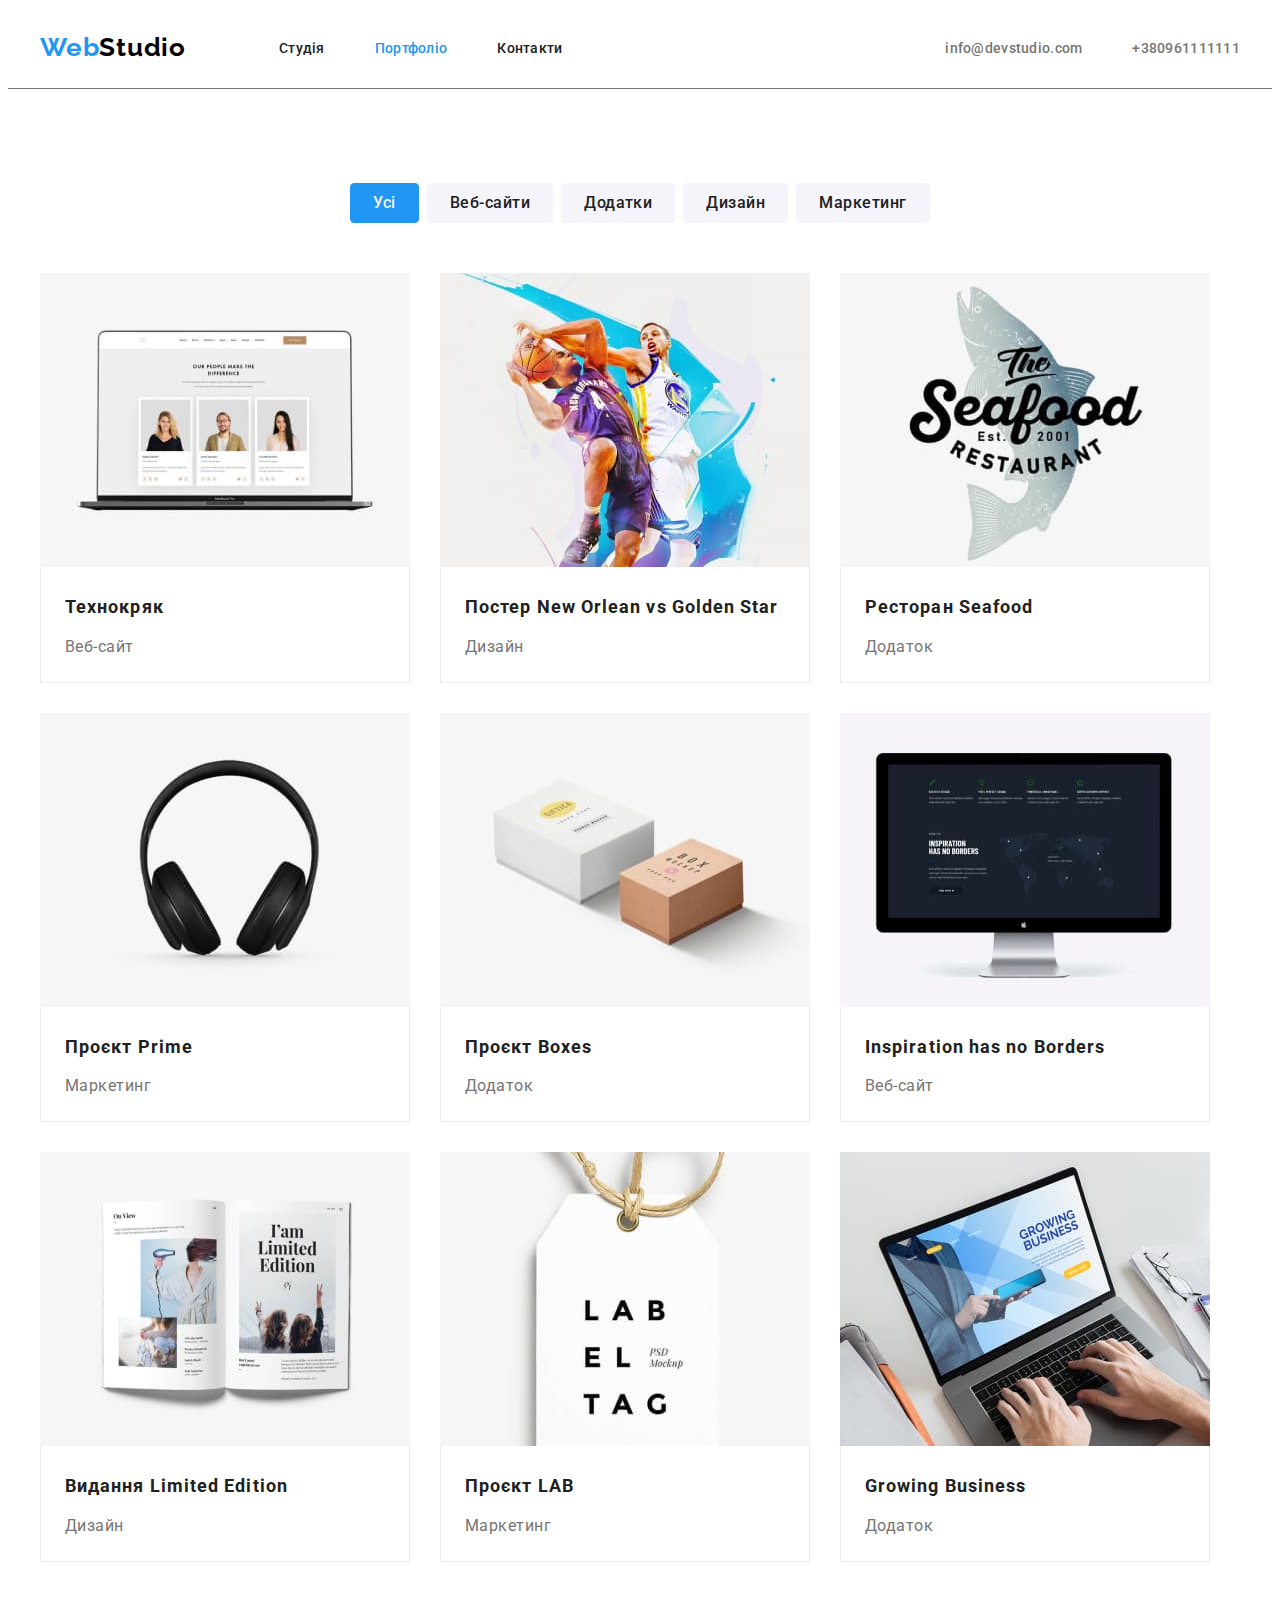
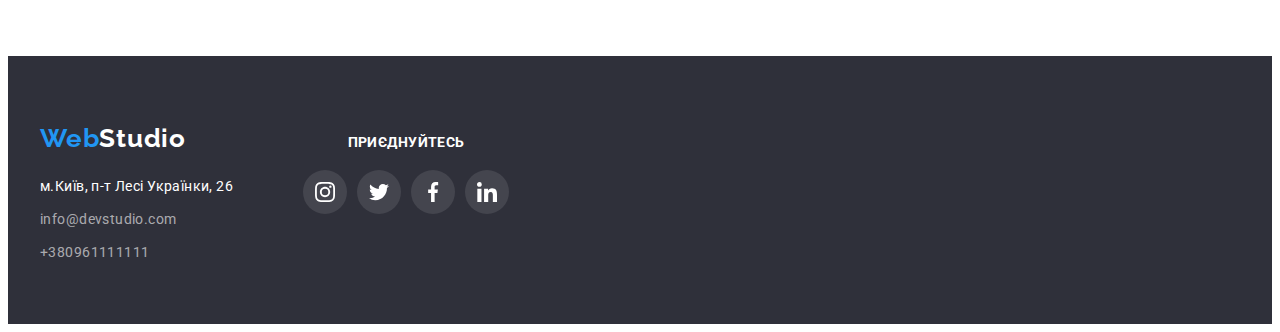
==== portfolio.html @ 90d94b63 "клонування 05" ====
<!DOCTYPE html>
<html lang="uk">
  <head>
    <meta charset="UTF-8" />
    <meta http-equiv="X-UA-Compatible" content="IE=edge" />
    <meta name="viewport" content="width=device-width, initial-scale=1.0" />
    <title>webstudio</title>
    <link rel="preconnect" href="https://fonts.googleapis.com" />
    <link rel="preconnect" href="https://fonts.gstatic.com" crossorigin />
    <link
      href="https://fonts.googleapis.com/css2?family=Raleway:wght@700&family=Roboto:wght@400;500;700;900&display=swap"
      rel="stylesheet"
    />
    <link
      rel="stylesheet"
      href="https://cdnjs.cloudflare.com/ajax/libs/modern-normalize/1.1.0/modern-normalize.min.css"
      integrity="sha512-wpPYUAdjBVSE4KJnH1VR1HeZfpl1ub8YT/NKx4PuQ5NmX2tKuGu6U/JRp5y+Y8XG2tV+wKQpNHVUX03MfMFn9Q=="
      crossorigin="anonymous"
      referrerpolicy="no-referrer"
    />
    <link rel="stylesheet" href="./css/styles.css" />
  </head>
  <body>
    <header class="header">
      <div class="container header-container">
        <a href="./index.html" class="logo"><span class="accent">Web</span>Studio</a>
        <nav class="header-nav">
          <ul class="list-header-list">
            <li class="header-item"><a href="Cтудія" class="header-link-nav">Cтудія</a></li>
            <li class="header-item"
              ><a href="./portfolio.html" class="header-link-current">Портфоліо</a></li
            >
            <li class="header-item"><a href="Контакти" class="header-link-nav">Контакти</a></li>
          </ul>
        </nav>

        <ul class="header-address">
          <li class="header-contact-link"
            ><a href="mailto:info@devstudio.com" class="header-link">info@devstudio.com</a></li
          >
          <li class="header-contact-link"
            ><a href="tel:+380961111111" class="header-link">+380961111111</a></li
          >
        </ul>
      </div>
    </header>
    <main>
      <section class="section">
        <div class="container">
          <h1 class="visually-hidden">Перелік кнопок</h1>
          <ul class="list-btn">
            <li> <button class="title-btn-current" type="button">Усі</button></li>
            <li><button class="title-btn" type="button">Веб-сайти</button></li>
            <li><button class="title-btn" type="button">Додатки</button></li>
            <li><button class="title-btn" type="button">Дизайн</button></li>
            <li><button class="title-btn" type="button">Маркетинг</button></li>
          </ul>
          <ul class="list-portfol">
            <li>
            <a class="link-portfol" href="">
              <img src="./images/img212.jpg" alt="розробка1" width="370" />
              <div class="portfol-item">
                <h2 class="title-portfol">Технокряк</h2>
                <p class="proects">Веб-сайт</p>
              </div>
            </a>
            </li>
            <li>
              <a class="link-portfol" href="">
              <img src="./images/img22.jpg" alt="розробка2" width="370" />
              <div class="portfol-item">
                <h2 class="title-portfol">Постер New Orlean vs Golden Star</h2>
                <p class="proects">Дизайн</p>
              </div>
              </a>
            </li>
            <li>
              <a class="link-portfol" href="">
              <img src="./images/img23.jpg" alt="розробка3" width="370" />
              <div class="portfol-item">
                <h2 class="title-portfol">Ресторан Seafood</h2>
                <p class="proects">Додаток</p>
              </div>
            </a>
            </li>
            <li>
              <a class="link-portfol" href="">
              <img src="./images/img24.jpg" alt="розробка4" width="370" />
              <div class="portfol-item">
                <h2 class="title-portfol">Проєкт Prime</h2>
                <p class="proects">Маркетинг</p>
              </div>
            </a>
            </li>
            <li>
              <a class="link-portfol" href="">
              <img src="./images/img25.jpg" alt="розробка5" width="370" />
              <div class="portfol-item">
                <h2 class="title-portfol">Проєкт Boxes</h2>
                <p class="proects">Додаток</p>
              </div>
            </a>
            </li>
            <li
              ><a class="link-portfol" href="">
              <img src="./images/img26.jpg" alt="розробка6" width="370" />
              <div class="portfol-item">
                <h2 class="title-portfol">Inspiration has no Borders</h2>
                <p class="proects">Веб-сайт</p>
              </div>
            </a>
            </li>
            <li
              ><a class="link-portfol" href="">
              <img src="./images/img27.jpg" alt="розробка7" width="370" />
              <div class="portfol-item">
                <h2 class="title-portfol">Видання Limited Edition</h2>
                <p class="proects">Дизайн</p>
              </div>
            </a>
            </li>
            <li
              ><a class="link-portfol" href="">
              <img src="./images/img28.jpg" alt="розробка8" width="370" />
              <div class="portfol-item">
                <h2 class="title-portfol">Проєкт LAB</h2>
                <p class="proects">Маркетинг</p>
              </div>
            </a>
            </li>
            <li>
              <a class="link-portfol" href="">
              <img src="./images/img29.jpg" alt="розробка9" width="370" />
              <div class="portfol-item">
                <h2 class="title-portfol">Growing Business</h2>
                <p class="proects">Додаток</p>
              </div>
            </a>
            </li>
          </ul>
        </div>
      </section>
    </main>
    <footer class="footer">
      <div class="container footer-container">
        <div class="logo-address">
      <a href="./index.html" class="footer-logo"><span class="accent">Web</span>Studio</a>
      <address class="footer-address">
        <ul class="list-footer">
          <li>
            <a class="address-maps" href="https://goo.gl/maps/hq1uXbXx6QjJofAr7"
              >м.Київ, п-т Лесі Українки, 26</a
            >
          </li>
          <li class="list-address">
            <a href="mailto:info@devstudio.com" class="address-link">info@devstudio.com</a>
          </li>
          <li>
            <a href="tel:+380961111111" class="address-link">+380961111111</a>
          </li>
        </ul>
      </address>
    </div>
      <div class="social-item">
      <h4 class="title-welcome">приєднуйтесь</h4>
      <ul class="social-address">
        <li class="list-social">
          <a class="link-social-footer" href="https://instagram.com"
          target="_blank"
              rel="noopener noreferrer"
              aria-label="Instagram">

          <svg class="contacts-icon"
          width="20" height="20">
            <use href="./images/icon.svg#instagram"></use>
          </svg>
        </a>
        </li>
        <li class="list-social">
          <a class="link-social-footer" href="https://twitter.com"
                    target="_blank"
                        rel="noopener noreferrer"
                        aria-label="twitter">
          <svg class="contacts-icon"
          width="20" height="20">
            <use href="./images/icon.svg#twitter"></use>
          </svg>
          </a>
        </li>
        <li class="list-social">
          <a class="link-social-footer" href="https://facebook.com"
          target="_blank"
              rel="noopener noreferrer"
              aria-label="facebook">
          <svg class="contacts-icon"
          width="20" height="20">
            <use href="./images/icon.svg#facebook"></use>
          </svg>
          </a>
        </li>
        <li class="list-social">
          <a class="link-social-footer" href="https://linkedin.com"
                    target="_blank"
                        rel="noopener noreferrer"
                        aria-label="linkedin">
          <svg class="contacts-icon"
          width="20" height="20">
            <use href="./images/icon.svg#linkedin"></use>
          </svg>
          </a>
        </li>
      </ul>
    </div>
    </div>
    </footer>
  </body>
</html>
---- css/styles.css ----
:root {
  --primary-text-color: #757575;
  --title-text-color: #212121;
  --accent-color: #2196f3;
  --primary-white-color: #f5f5f5;
  --secondary-white-color: #f5f4fa;
  --dark-color: #2f303a;
  --fond-heder: #ffffff;
}
body {
  font-family: roboto, sans-serif;
}
.header {
  background: #ffffff;
  border-bottom: 1px solid #757575;
}
.container {
  width: 1200px;
  padding-left: 15px;
  padding-right: 15px;
  margin: 0 auto;
}
ul {
  margin: 0;
  padding: 0;
  list-style: none;
}
.header-container {
  display: flex;
  align-items: center;
}
.header-mail {
  margin-right: 10px;
  color: var(--title-text-color);
}
.header-mail:hover, focus
 {
  fill: #2196f3;
  cursor: pointer;
}
.header-address {
  display: flex;
  gap: 50px;
  list-style: none;

  margin-left: auto;
}
.header-group {
  padding-left: 0;
}

.list-header {
  list-style: none;
}
.logo {
  font-family: Raleway, sans-serif;
  font-weight: 700;
  font-size: 26px;
  line-height: 1.2;
  letter-spacing: 0.03em;
  color: #000000;
  text-decoration: none;

  margin-right: 93px;
}
.accent {
  color: var(--accent-color);
}
img {
  display: block;
  max-width: 100%;
  height: auto;
}
.list-header-list {
  display: flex;
  align-items: center;
  gap: 50px;
  list-style: none;
  padding-left: 0px;
}
.header-item {
  gap: 50px;
}
.header-item:last-child {
  margin-right: 0px;
}
.header-contact-link {
  text-decoration: none;
  display: flex;
  align-items: center;
}
.header-contact-link:last-child {
  margin-right: 0px;
}
.header-link-current {
  display: block;
  padding-top: 32px;
  padding-bottom: 32px;
}
.header-link-nav {
  color: var(--title-text-color);
  display: block;
  line-height: calc(16 / 14);
  text-decoration: none;
  font-weight: 500;
  font-size: 14px;
  letter-spacing: 0.02em;
  list-style: none;
  gap: 50px;
  padding-top: 32px;
  padding-bottom: 32px;
}

.header-link {
  display: block;
  align-items: center;
  line-height: calc(16 / 14);
  color: var(--primary-text-color);
  text-decoration: none;
  font-weight: 500;
  font-size: 14px;
  letter-spacing: 0.02em;
  list-style: none;
  gap: 50px;
  padding-top: 32px;
  padding-bottom: 32px;
}
.header-link-nav:hover,
.header-link-nav:focus {
  color: var(--accent-color);
  cursor: pointer;
}
.header-link:hover,
:focus {
  color: var(--accent-color);
  cursor: pointer;
}
.header-nav-link {
  text-decoration: none;
  padding-left: 0px;
}

.hero {
  background-color: var(--dark-color);
  max-width: 1600px;
  text-align: center;
  padding-bottom: 200px;
  padding-top: 200px;
  background-position: center;
  background-repeat: no-repeat;
  background: center;
  margin-left: auto;
  margin-left: auto;
  background-size: auto;
  background-image: linear-gradient(rgba(9, 9, 10, 0.4));
  background-image: url(../images/Img.jpg);
}
h1,
h2,
h3,
p {
  margin: 0;
}
.section {
  padding: 94px 0;
}

.hero-title {
  font-size: 44px;
  color: #ffffff;
  text-transform: uppercase;
  letter-spacing: 0.06em;
  line-height: 1.36;

  font-weight: 900;
  margin-bottom: 30px;
}

.button-primary {
  font-weight: 700;
  line-height: calc(30 / 16);
  display: inline-block;
  letter-spacing: 00.06em;
  color: #ffffff;
  background-color: var(--accent-color);
  border-radius: 4px;
  border: 1px solid #2196f3;
  font-size: 16px;
  text-align: center;
  align-items: center;
  padding-left: 32px;
  padding-top: 10px;
  padding-right: 32px;
  padding-bottom: 10px;
}
.section-title {
  font-weight: 700;
  font-size: 36px;
  line-height: calc(42 / 36);
  text-align: center;
  letter-spacing: 0.03em;
  color: var(--title-text-color);
  margin-bottom: 50px;
  margin-left: auto;
  margin-right: auto;
}

.text {
  font-weight: 400;
  font-size: 14px;
  line-height: calc(24 / 14);
  letter-spacing: 0.03em;
  color: #757575;
}
.title {
  color: var(--title-text-color);
  font-weight: 700;
  font-size: 14px;
  line-height: calc(16 / 14);
  letter-spacing: 0.03em;
  text-transform: uppercase;
  margin-bottom: 10px;
}
.section-work {
  padding-top: 0;
}

.team-section {
  background-color: var(--secondary-white-color);
}
.container-work {
  width: 1200px;
  padding-left: 215px;
  padding-bottom: 82px;
  margin-bottom: 120px;
}
.work-list {
  display: flex;
  gap: 30px;
}
.work-our {
  width: 370;
}
.list-team {
  display: flex;
  gap: 30px;
}
.team-iten {
  background-color: #ffffff;
  width: 270;
}

.work-list {
  list-style: none;
}
.team-job {
  padding-top: 30px;
  padding-bottom: 30px;
}
.list-team {
  list-style: none;
}
.feature-list {
  display: flex;
  gap: 30px;
}
.title-name {
  line-height: calc(19 / 16);
  letter-spacing: 00.03em;
  color: var(--title-text-color);
  font-weight: 500;
  font-size: 16px;
  text-align: center;
  margin-bottom: 10px;
}

.job-title {
  line-height: calc(19 / 16);
  letter-spacing: 00.03em;
  color: var(--primary-text-color);
  font-weight: 400;
  font-size: 16px;
  text-align: center;
}

.footer-logo {
  font-family: Raleway, sans-serif;
  font-weight: 700;
  font-size: 26px;
  line-height: calc(31 / 26);
  letter-spacing: 0.03em;
  color: var(--fond-heder);
  text-decoration: none;
}

.list-footer {
  display: block;
  list-style: none;
  margin-top: 20px;
}
.address-maps {
  font-family: 'Roboto';
  font-style: normal;
  font-weight: 400;
  font-size: 14px;
  line-height: calc(24 / 14);
  letter-spacing: 0.03em;
  color: #ffffff;
  text-decoration: none;
  margin-bottom: 9px;
}
.address-link {
  font-style: normal;
  text-decoration: none;
  font-size: 14px;
  line-height: calc(24 / 14);
  letter-spacing: 0.03em;
  font-weight: 400;
  color: rgba(255, 255, 255, 0.6);
  margin-bottom: 9px;
}
.list-btn {
  list-style: none;
  display: flex;
  gap: 8px;
  justify-content: center;
  margin-bottom: 50px;
}

.list-portfol {
  list-style: none;
  display: flex;
  flex-wrap: wrap;
  gap: 30px;
}

.title-portfol {
  font-weight: 700;
  font-size: 18px;
  line-height: calc(36 / 16);
  letter-spacing: 0.06em;
  color: var(--title-text-color);
  margin-bottom: 4px;
  
}
.portfol-item {
  border-bottom: 1px solid #ececec;
  border-left: 1px solid #ececec;
  border-right: 1px solid #ececec;
  padding-left: 24px;
  padding-right: 24px;
  padding-top: 20px;
  padding-bottom: 20px;
  
  
}

.proects {
  font-weight: 400;
  font-size: 16px;
  line-height: calc(30 / 16);
  letter-spacing: 00.03em;
  color: var(--primary-text-color);
}

.title-btn {
  font-family: Roboto, sans-serif;
  font-weight: 500;
  font-size: 16px;
  line-height: calc(26 / 16);
  text-align: center;
  letter-spacing: 0.03em;
  background-color: var(--secondary-white-color);
  color: var(--title-text-color);
  border: 1px solid var(--secondary-white-color);
  border-radius: 4px;
  padding-top: 6px;
  padding-bottom: 6px;
  padding-left: 22px;
  padding-right: 22px;
  cursor: pointer;
}
.title-btn:hover,
.title-btn:focus {
  color: #ffffff;
  background-color: var(--accent-color);
  box-shadow: 10px 10px 8px 2px rgba(0, 0, 0, 0.3);
}

.title-btn-current {
  background-color: var(--accent-color);
  font-family: Roboto, sans-serif;
  font-weight: 500;
  font-size: 16px;
  line-height: calc(26 / 16);
  text-align: center;
  letter-spacing: 0.03em;
  color: var(--secondary-white-color);
  cursor: pointer;
  border: 1px solid var(--accent-color);
  border-radius: 4px;
  padding-top: 6px;
  padding-bottom: 6px;
  padding-left: 22px;
  padding-right: 22px;
}

.header-link-current {
  color: var(--accent-color);
  text-decoration: none;
  line-height: calc(16 / 14);
  font-weight: 500;
  font-size: 14px;
  letter-spacing: 0.02em;
  list-style: none;
  cursor: pointer;
}
.footer {
  background-color: #2f303a;
  padding-top: 60px;
  padding-bottom: 60px;
}
.adress {
  font-style: normal;
}
.visually-hidden {
  position: absolute;
  width: 1px;
  height: 1px;
  margin: -1px;
  border: 0;
  padding: 0;
  white-space: nowrap;
  clip-path: inset(100%);
  clip: rect(0 0 0 0);
  overflow: hidden;
}
.list-icons {
  display: flex;
  gap: 30px;
  justify-content: center;
  margin-bottom: 94px;
}
.fon-icon {
  border-radius: 4px;
  height: 120px;
  width: 270px;
  background-color: #f5f4fa;
  display: flex;
  justify-content: center;
  align-items: center;

  margin-bottom: 30px;
}
.contacts-icon {
  fill: #ffffff;
}
.contacts-icon:hover,
focus {
  fill: #ffffff;
}

.contacts-icon-team {
  fill: #afb1b8;
}
.contacts-icon-team:hover,
focus {
  fill: #ffffff;
  cursor: pointer;
}
.social {
  display: flex;
  gap: 10px;
  margin-top: 16px;
  justify-content: center;
}
.link-social {
  display: flex;
  align-items: center;
  justify-content: center;
  border-radius: 50%;
  width: 100%;
  height: 100%;
}
.link-social:hover,
focus {
  background-color: var(--accent-color);
  fill: #ffffff;
}
.list-social {
  width: 44px;
  height: 44px;
}
.link-social-footer {
  display: flex;
  align-items: center;
  justify-content: center;
  border-radius: 50%;
  width: 100%;
  height: 100%;
  background-color: rgba(255, 255, 255, 0.1);
}
.link-social-footer:hover,
focus {
  background-color: var(--accent-color);
  fill: #ffffff;
}
.social-address {
  display: flex;
  gap: 10px;
  margin-top: 16px;
  justify-content: center;
}
.our-clients {
  display: flex;
  gap: 30px;
  fill: #afb1b8;
}
.list-clients {
  width: 170px;
  height: 92px;
}
.clients {
  display: flex;
  align-items: center;
  justify-content: center;
  border-radius: 4px;
  border: 1px solid #afb1b8;
  width: 100%;
  height: 100%;
}
.clients-icon {
  fill: #afb1b8;
}
.clients:hover,
focus {
  display: flex;
  align-items: center;
  justify-content: center;
  border-radius: 4px;
  border: 1px solid var(--accent-color);
  width: 100%;
  height: 100%;
}
.clients-icon:hover,
focus {
  fill: var(--accent-color);
}
.title-welcome {
  display: flex;
  font-weight: 700;
  font-size: 14px;
  line-height: calc(16 / 14);
  letter-spacing: 0.03em;
  text-transform: uppercase;
  color: #ffffff;
  margin-bottom: 20px;
  justify-content: center;
}
.footer-container {
  display: flex;
  align-items: baseline;
}
.logo-address {
  margin-right: 70px;
}
.list-address {
  margin-bottom: 9px;
  margin-top: 9px;
}
.link-portfol {
  display: block;
  text-decoration: none;
}
.link-portfol:hover,
focus {
  display: block;
  box-shadow: 0px 1px 1px rgba(0, 0, 0, 0.12), 0px 4px 4px rgba(0, 0, 0, 0.06),
    1px 4px 6px rgba(0, 0, 0, 0.16);
}
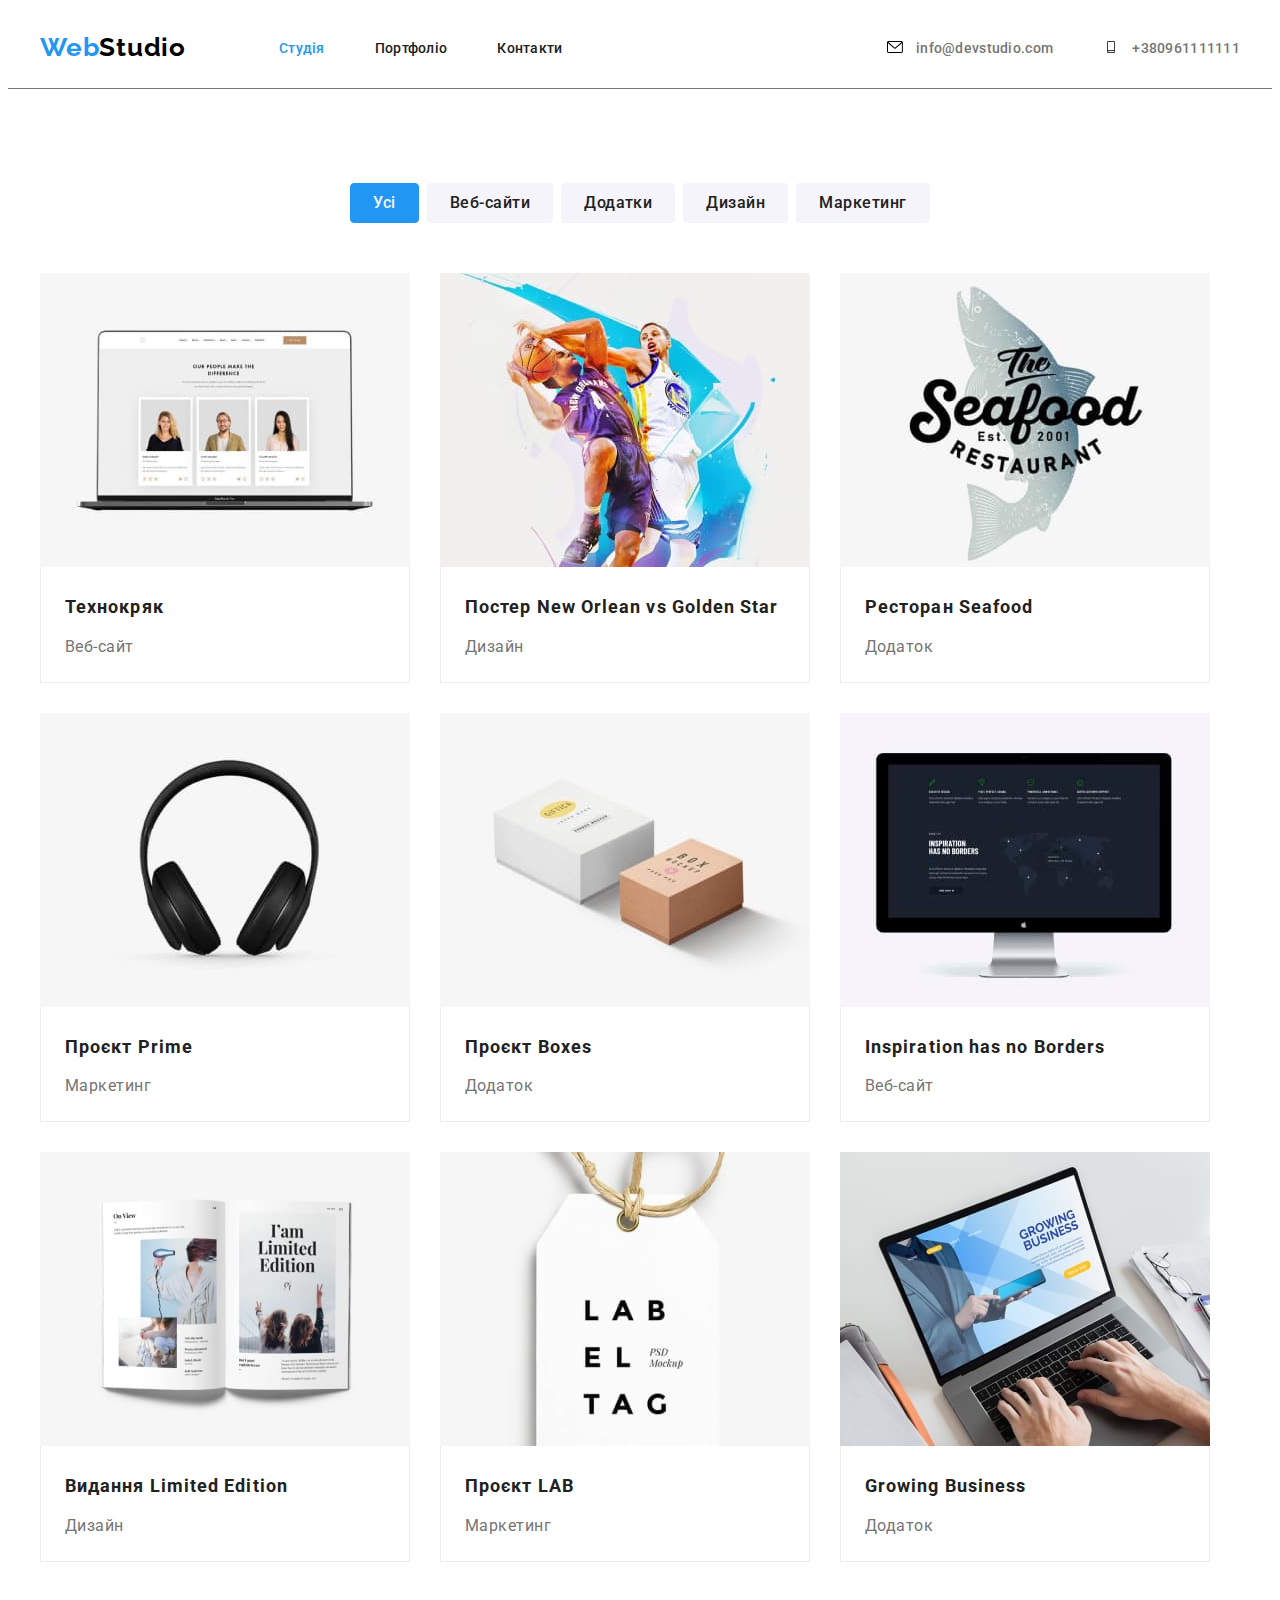
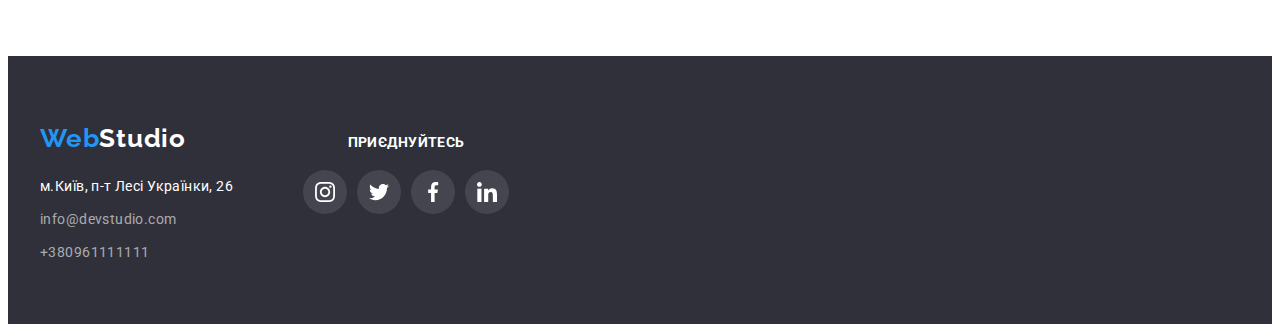
==== commit 7f823aff: "dodae modal" ====
--- a/portfolio.html
+++ b/portfolio.html
@@ -9,15 +9,13 @@
     <link rel="preconnect" href="https://fonts.gstatic.com" crossorigin />
     <link
       href="https://fonts.googleapis.com/css2?family=Raleway:wght@700&family=Roboto:wght@400;500;700;900&display=swap"
-      rel="stylesheet"
-    />
+      rel="stylesheet"/>
     <link
       rel="stylesheet"
       href="https://cdnjs.cloudflare.com/ajax/libs/modern-normalize/1.1.0/modern-normalize.min.css"
       integrity="sha512-wpPYUAdjBVSE4KJnH1VR1HeZfpl1ub8YT/NKx4PuQ5NmX2tKuGu6U/JRp5y+Y8XG2tV+wKQpNHVUX03MfMFn9Q=="
       crossorigin="anonymous"
-      referrerpolicy="no-referrer"
-    />
+      referrerpolicy="no-referrer"/>
     <link rel="stylesheet" href="./css/styles.css" />
   </head>
   <body>
@@ -26,23 +24,33 @@
         <a href="./index.html" class="logo"><span class="accent">Web</span>Studio</a>
         <nav class="header-nav">
           <ul class="list-header-list">
-            <li class="header-item"><a href="Cтудія" class="header-link-nav">Cтудія</a></li>
+            <li class="header-item"><a href="Cтудія" class="header-link-current">Cтудія</a></li>
             <li class="header-item"
-              ><a href="./portfolio.html" class="header-link-current">Портфоліо</a></li
+              ><a href="./portfolio.html" class="header-link-nav">Портфоліо</a></li
             >
             <li class="header-item"><a href="Контакти" class="header-link-nav">Контакти</a></li>
           </ul>
         </nav>
-
-        <ul class="header-address">
-          <li class="header-contact-link"
-            ><a href="mailto:info@devstudio.com" class="header-link">info@devstudio.com</a></li
-          >
-          <li class="header-contact-link"
-            ><a href="tel:+380961111111" class="header-link">+380961111111</a></li
-          >
-        </ul>
-      </div>
+       
+          <ul class="header-address">
+            <li class="header-contact-link"
+              ><a href="mailto:info@devstudio.com" class="header-link"
+                ><svg class="header-mail" width="16" height="12">
+                  <use  href="./images/icon.svg#envelope"></use>
+                </svg>
+                info@devstudio.com
+                </a></li
+            >
+            <li class="header-contact-link"
+              ><a href="tel:+380961111111" class="header-link">
+                <svg class="header-mail" width="16" height="12">
+                  <use href="./images/icon.svg#smartphone"></use>
+                </svg>
+                +380961111111</a></li
+            >
+          </ul>
+        </div>
+    
     </header>
     <main>
       <section class="section">
@@ -56,9 +64,16 @@
             <li><button class="title-btn" type="button">Маркетинг</button></li>
           </ul>
           <ul class="list-portfol">
-            <li>
+            <li class="item">
             <a class="link-portfol" href="">
+              <div class="portfol-thumb">
               <img src="./images/img212.jpg" alt="розробка1" width="370" />
+              <div class="overlay">
+                <p class="overlay-desc">
+                  Ресурс пропонує комплексні пропозиції з різним рівнем функціоналу та сервісів. Все це дозволить відвідувачу отримати вичерпні відомості про компанію чи приватну особу.
+                </p>
+              </div>
+            </div>
               <div class="portfol-item">
                 <h2 class="title-portfol">Технокряк</h2>
                 <p class="proects">Веб-сайт</p>
--- a/css/styles.css
+++ b/css/styles.css
@@ -32,6 +32,8 @@
 .header-mail {
   margin-right: 10px;
   color: var(--title-text-color);
+  transition: background-color 250 ms cubic-bezier(0.4, 0, 0.2, 1);
+  
 }
 .header-mail:hover, focus
  {
@@ -109,6 +111,7 @@
   gap: 50px;
   padding-top: 32px;
   padding-bottom: 32px;
+  transition: color 250ms cubic-bezier(0.4, 0, 0.2, 1);
 }
 
 .header-link {
@@ -124,6 +127,8 @@
   gap: 50px;
   padding-top: 32px;
   padding-bottom: 32px;
+  transition: color 250ms cubic-bezier(0.4, 0, 0.2, 1);
+  
 }
 .header-link-nav:hover,
 .header-link-nav:focus {
@@ -351,8 +356,6 @@
   padding-right: 24px;
   padding-top: 20px;
   padding-bottom: 20px;
-  
-  
 }
 
 .proects {
@@ -379,6 +382,10 @@
   padding-left: 22px;
   padding-right: 22px;
   cursor: pointer;
+  transition: color 250ms cubic-bezier(0.4, 0, 0.2, 1);
+  transition: background-color 250ms cubic-bezier(0.4, 0, 0.2, 1);
+  transition: box-shadow 250ms cubic-bezier(0.4, 0, 0.2, 1);
+
 }
 .title-btn:hover,
 .title-btn:focus {
@@ -454,10 +461,14 @@
 }
 .contacts-icon {
   fill: #ffffff;
+  
+
 }
 .contacts-icon:hover,
 focus {
   fill: #ffffff;
+  
+  transition: fill 250ms cubic-bezier(0.4, 0, 0.2, 1);
 }
 
 .contacts-icon-team {
@@ -467,6 +478,7 @@
 focus {
   fill: #ffffff;
   cursor: pointer;
+  transition: fill 250ms cubic-bezier(0.4, 0, 0.2, 1);
 }
 .social {
   display: flex;
@@ -481,6 +493,7 @@
   border-radius: 50%;
   width: 100%;
   height: 100%;
+  transition: background-color 250ms cubic-bezier(0.4, 0, 0.2, 1);
 }
 .link-social:hover,
 focus {
@@ -499,6 +512,7 @@
   width: 100%;
   height: 100%;
   background-color: rgba(255, 255, 255, 0.1);
+  transition: background-color 250ms cubic-bezier(0.4, 0, 0.2, 1);
 }
 .link-social-footer:hover,
 focus {
@@ -528,10 +542,9 @@
   border: 1px solid #afb1b8;
   width: 100%;
   height: 100%;
-}
-.clients-icon {
-  fill: #afb1b8;
-}
+  transition: color 250ms cubic-bezier(0.4, 0, 0.2, 1);
+}
+
 .clients:hover,
 focus {
   display: flex;
@@ -542,6 +555,10 @@
   width: 100%;
   height: 100%;
 }
+.clients-icon {
+  fill: #afb1b8;
+  transition: fill 250ms cubic-bezier(0.4, 0, 0.2, 1);
+}
 .clients-icon:hover,
 focus {
   fill: var(--accent-color);
@@ -571,6 +588,7 @@
 .link-portfol {
   display: block;
   text-decoration: none;
+  transition: box-shadow 250ms cubic-bezier(0.4, 0, 0.2, 1);
 }
 .link-portfol:hover,
 focus {
@@ -578,3 +596,70 @@
   box-shadow: 0px 1px 1px rgba(0, 0, 0, 0.12), 0px 4px 4px rgba(0, 0, 0, 0.06),
     1px 4px 6px rgba(0, 0, 0, 0.16);
 }
+.portfol-thumb {
+  position: relative;
+  overflow: hidden;
+}
+.overlay {
+  position: absolute;
+  top: 0;
+  left: 0;
+  transform: translateY(100%);
+  background-color: var(--accent-color);
+  width: 100%;
+  height: 100%;
+  padding: 20px;
+  display: flex;
+  align-items: center;
+  justify-content: center;
+  backdrop-filter: blur(4px);
+  transition: transform var(--anim-fast);
+ 
+}
+.overlay-desc {
+  color: #ffffff;
+  user-select: none;
+}
+.item:hover .overlay {
+  transform: translateY(0);
+}
+.backdrop {
+  position: fixed;
+  top: 0;
+  left: 0;
+  z-index: 1000;
+  width: 100%;
+  height: 100%;
+  background-color: #f5f5f5;
+}
+.backdrop.is-hidden {
+  opacity: 0;
+  pointer-events: none;
+  visibility: hidden;
+}
+.modal {
+  position: absolute;
+  top: 50%;
+  left: 50%;
+  transform: translate(-50%, -50%);
+  width: 528px;
+  height: 581px;
+  background-color: #f5f5f5;
+  border-radius: 4px;
+  box-shadow: 0px 1px 3px rgba(0, 0, 0, 0.12), 0px 1px 1px rgba(0, 0, 0, 0.14), 0px 2px 1px rgba(0, 0, 0, 0.2);
+
+}
+.modal-btn {
+  position: absolute;
+  top: 10px;
+  right: 10px;
+  width: 30px;
+  height: 30px;
+  display: flex;
+  align-items: center;
+  justify-content: center;
+  padding: 0;
+  border: 1px solid #757575;
+  border-radius: 50%;
+  cursor: pointer;
+}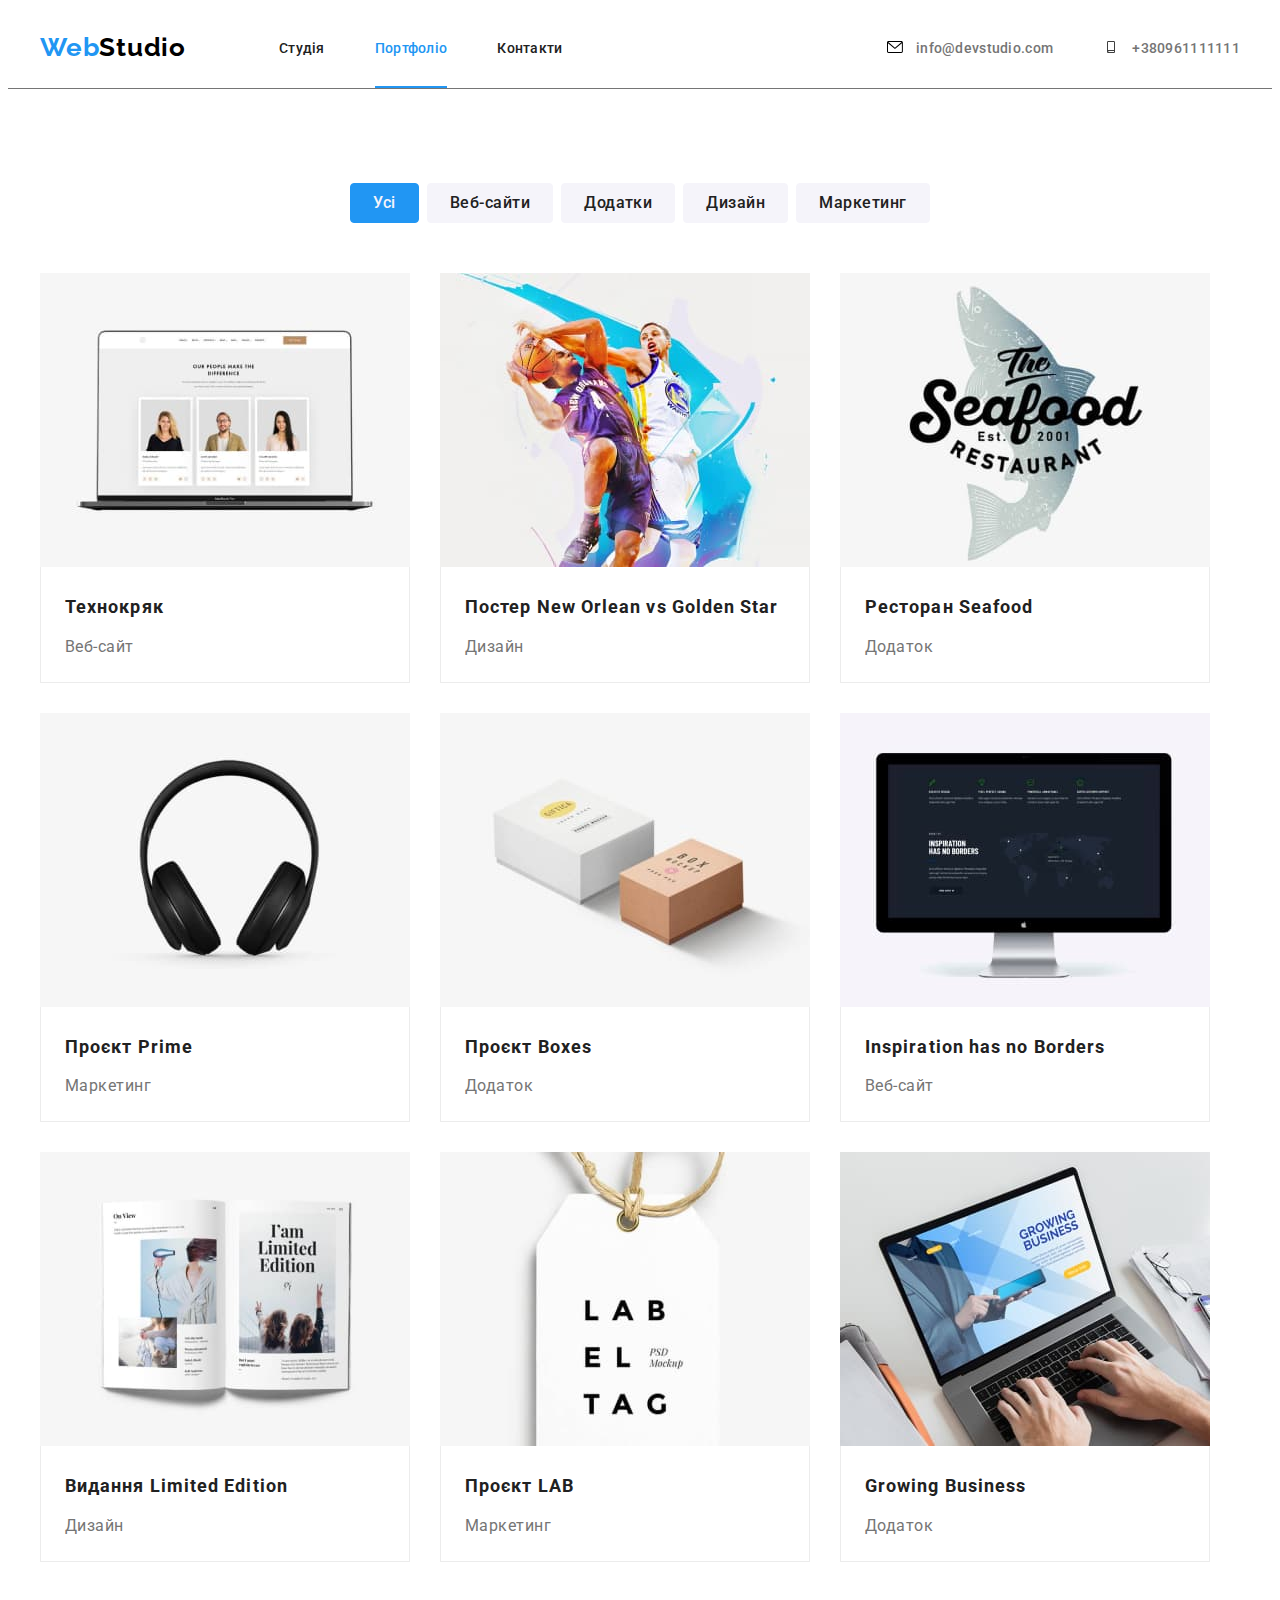
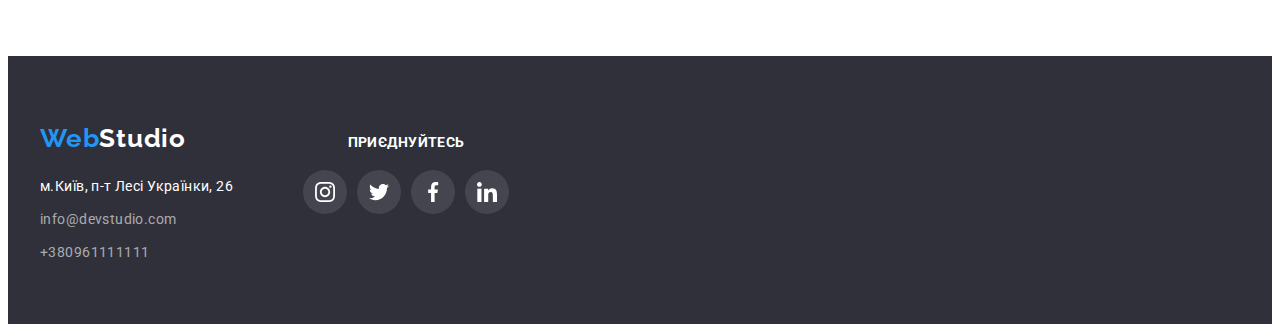
==== commit 8ebf4624: "додає поз" ====
--- a/portfolio.html
+++ b/portfolio.html
@@ -24,9 +24,9 @@
         <a href="./index.html" class="logo"><span class="accent">Web</span>Studio</a>
         <nav class="header-nav">
           <ul class="list-header-list">
-            <li class="header-item"><a href="Cтудія" class="header-link-current">Cтудія</a></li>
+            <li class="header-item"><a href="Cтудія" class="header-link-nav">Cтудія</a></li>
             <li class="header-item"
-              ><a href="./portfolio.html" class="header-link-nav">Портфоліо</a></li
+              ><a href="./portfolio.html" class="header-link-current">Портфоліо</a></li
             >
             <li class="header-item"><a href="Контакти" class="header-link-nav">Контакти</a></li>
           </ul>
--- a/css/styles.css
+++ b/css/styles.css
@@ -80,25 +80,38 @@
   list-style: none;
   padding-left: 0px;
 }
-.header-item {
-  gap: 50px;
-}
-.header-item:last-child {
-  margin-right: 0px;
-}
-.header-contact-link {
-  text-decoration: none;
-  display: flex;
-  align-items: center;
-}
-.header-contact-link:last-child {
-  margin-right: 0px;
-}
 .header-link-current {
   display: block;
   padding-top: 32px;
   padding-bottom: 32px;
-}
+  position: relative;
+}
+.header-link-current::after {
+  content: '';
+  display: block;
+  width: 100%;
+  height: 2px;
+  background-color: #2196f3;
+  position: absolute;
+  bottom: 0;
+  left: 0;
+}
+
+.header-item {
+  gap: 50px;
+}
+.header-item:last-child {
+  margin-right: 0px;
+}
+.header-contact-link {
+  text-decoration: none;
+  display: flex;
+  align-items: center;
+}
+.header-contact-link:last-child {
+  margin-right: 0px;
+}
+
 .header-link-nav {
   color: var(--title-text-color);
   display: block;
@@ -146,7 +159,7 @@
 }
 
 .hero {
-  background-color: var(--dark-color);
+  
   max-width: 1600px;
   text-align: center;
   padding-bottom: 200px;
@@ -157,7 +170,7 @@
   margin-left: auto;
   margin-left: auto;
   background-size: auto;
-  background-image: linear-gradient(rgba(9, 9, 10, 0.4));
+  background-image: linear-gradient(rgba(47, 48, 58, 0.4),rgba(196, 196, 196, 1));
   background-image: url(../images/Img.jpg);
 }
 h1,
@@ -442,6 +455,37 @@
   clip: rect(0 0 0 0);
   overflow: hidden;
 }
+.thumb {
+  position: relative;
+  
+  overflow: hidden;
+  background-color: #fff;
+ 
+}
+
+.thumb > .label {
+  position: absolute;
+  width: 100%;
+  height: 70px;
+  bottom: 0;
+  right: 0;
+  margin: 0;
+ 
+  background: rgba(47, 48, 58, 0.8);
+ 
+  font-weight: 700;
+  font-size: 14px;
+  line-height: calc(16 / 14);
+  text-align: center;
+  letter-spacing: 0.03em;
+  text-transform: uppercase;
+  
+  color: #FFFFFF;
+
+
+
+  
+}
 .list-icons {
   display: flex;
   gap: 30px;
@@ -613,7 +657,7 @@
   align-items: center;
   justify-content: center;
   backdrop-filter: blur(4px);
-  transition: transform var(--anim-fast);
+  transition: transform 250 ms cubic-bezier(0.4, 0, 0.2, 1);
  
 }
 .overlay-desc {
@@ -623,6 +667,7 @@
 .item:hover .overlay {
   transform: translateY(0);
 }
+
 .backdrop {
   position: fixed;
   top: 0;
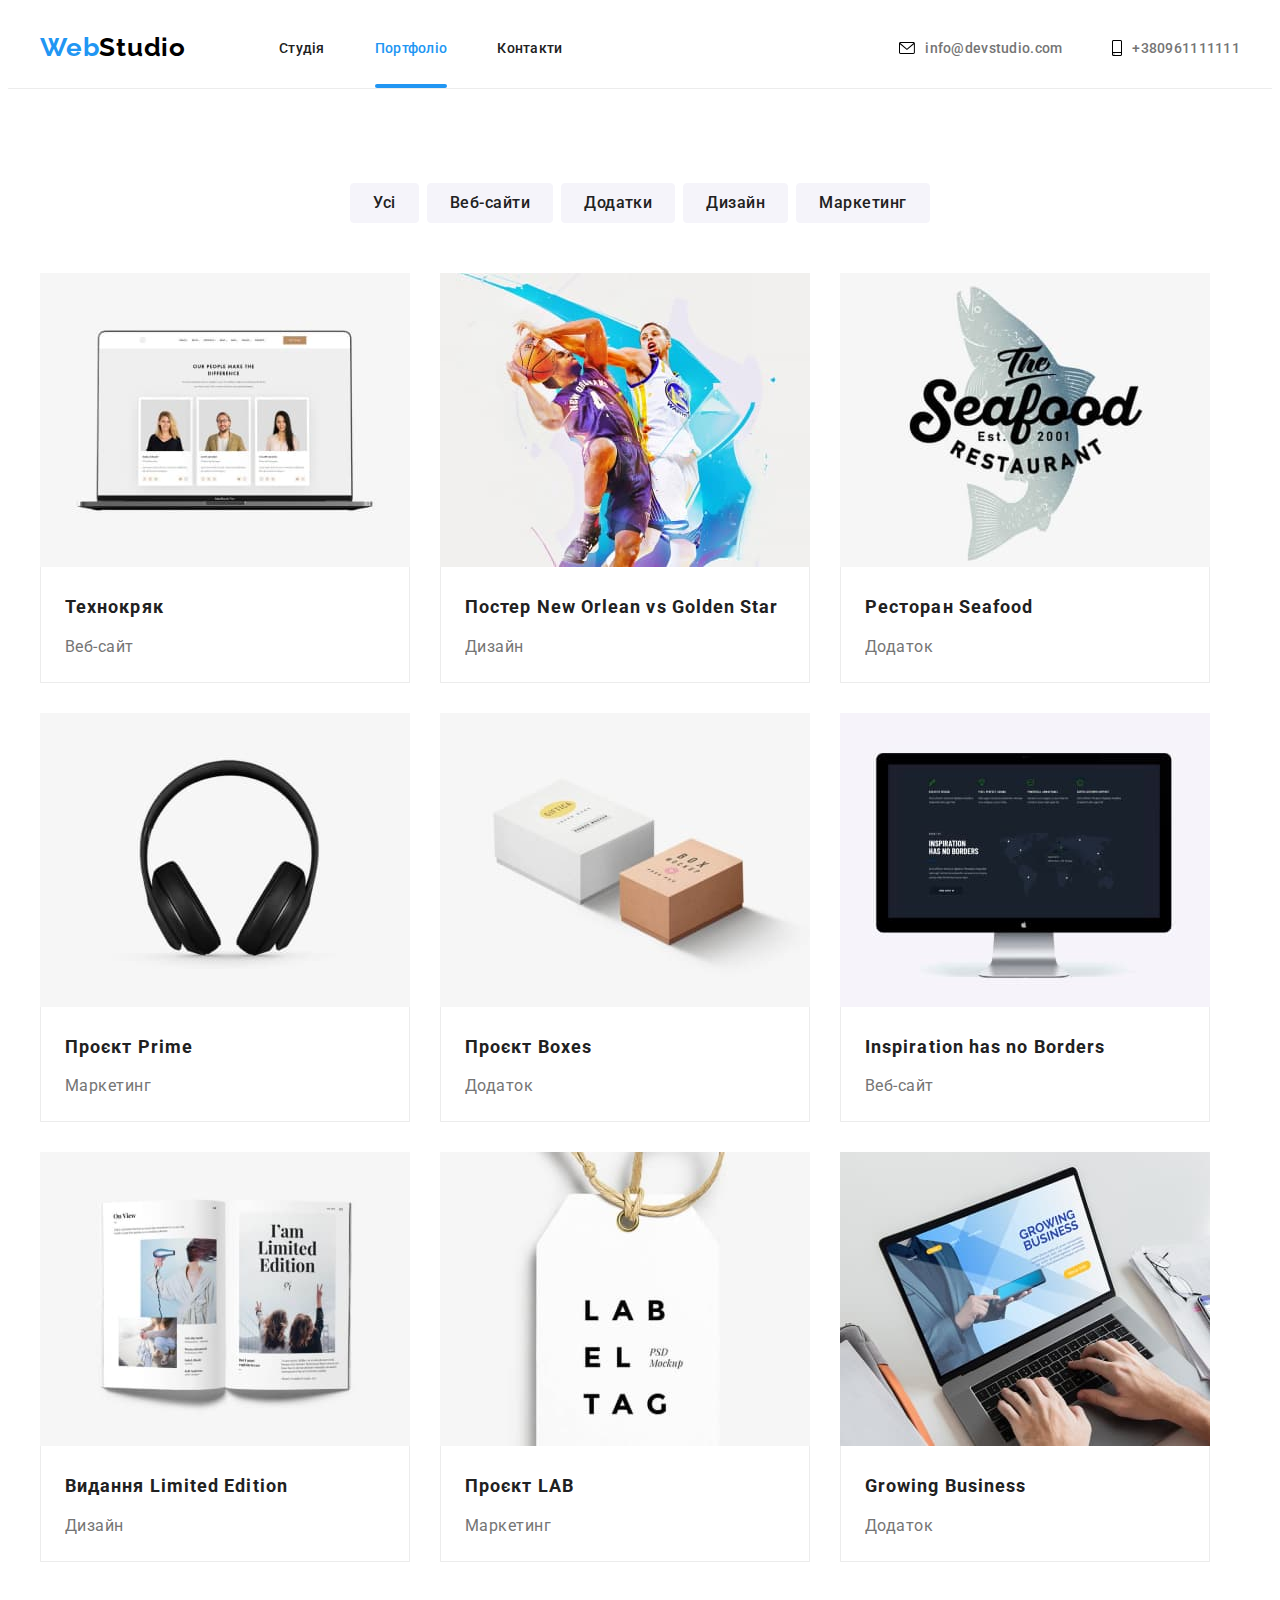
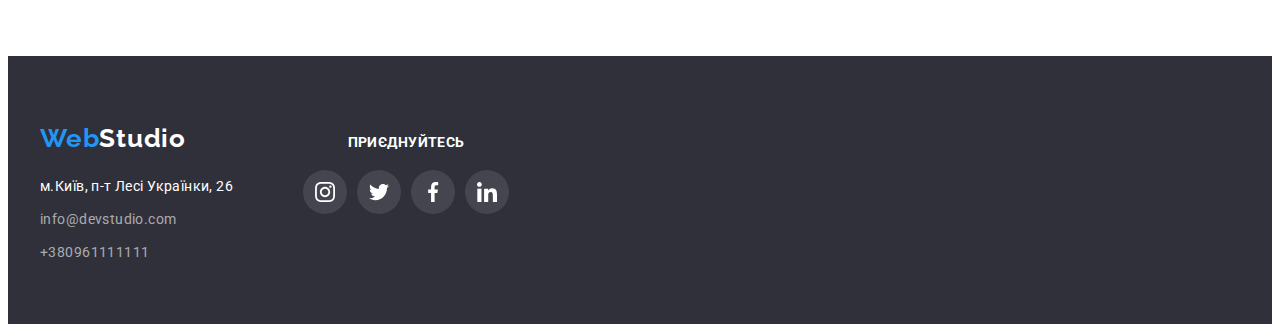
==== commit 817defde: "додає modal" ====
--- a/portfolio.html
+++ b/portfolio.html
@@ -9,13 +9,15 @@
     <link rel="preconnect" href="https://fonts.gstatic.com" crossorigin />
     <link
       href="https://fonts.googleapis.com/css2?family=Raleway:wght@700&family=Roboto:wght@400;500;700;900&display=swap"
-      rel="stylesheet"/>
+      rel="stylesheet"
+    />
     <link
       rel="stylesheet"
       href="https://cdnjs.cloudflare.com/ajax/libs/modern-normalize/1.1.0/modern-normalize.min.css"
       integrity="sha512-wpPYUAdjBVSE4KJnH1VR1HeZfpl1ub8YT/NKx4PuQ5NmX2tKuGu6U/JRp5y+Y8XG2tV+wKQpNHVUX03MfMFn9Q=="
       crossorigin="anonymous"
-      referrerpolicy="no-referrer"/>
+      referrerpolicy="no-referrer"
+    />
     <link rel="stylesheet" href="./css/styles.css" />
   </head>
   <body>
@@ -31,33 +33,33 @@
             <li class="header-item"><a href="Контакти" class="header-link-nav">Контакти</a></li>
           </ul>
         </nav>
-       
-          <ul class="header-address">
-            <li class="header-contact-link"
-              ><a href="mailto:info@devstudio.com" class="header-link"
-                ><svg class="header-mail" width="16" height="12">
-                  <use  href="./images/icon.svg#envelope"></use>
-                </svg>
-                info@devstudio.com
-                </a></li
-            >
-            <li class="header-contact-link"
-              ><a href="tel:+380961111111" class="header-link">
-                <svg class="header-mail" width="16" height="12">
-                  <use href="./images/icon.svg#smartphone"></use>
-                </svg>
-                +380961111111</a></li
-            >
-          </ul>
-        </div>
-    
+
+        <ul class="header-address">
+          <li class="header-contact-link"
+            ><a href="mailto:info@devstudio.com" class="header-link"
+              ><svg class="header-mail" width="16" height="12">
+                <use href="./images/icon.svg#envelope"></use>
+              </svg>
+              info@devstudio.com
+            </a></li
+          >
+          <li class="header-contact-link"
+            ><a href="tel:+380961111111" class="header-link">
+              <svg class="header-mail" width="10" height="16">
+                <use href="./images/icon.svg#smartphone"></use>
+              </svg>
+              +380961111111</a
+            ></li
+          >
+        </ul>
+      </div>
     </header>
     <main>
       <section class="section">
         <div class="container">
           <h1 class="visually-hidden">Перелік кнопок</h1>
           <ul class="list-btn">
-            <li> <button class="title-btn-current" type="button">Усі</button></li>
+            <li><button class="title-btn" type="button">Усі</button></li>
             <li><button class="title-btn" type="button">Веб-сайти</button></li>
             <li><button class="title-btn" type="button">Додатки</button></li>
             <li><button class="title-btn" type="button">Дизайн</button></li>
@@ -65,92 +67,168 @@
           </ul>
           <ul class="list-portfol">
             <li class="item">
-            <a class="link-portfol" href="">
+              <a class="link-portfol" href="">
+                <div class="portfol-thumb">
+                  <img src="./images/img212.jpg" alt="розробка1" width="370" />
+                  <div class="overlay">
+                    <p class="overlay-desc">
+                      Ресурс пропонує комплексні пропозиції з різним рівнем функціоналу та сервісів.
+                      Все це дозволить відвідувачу отримати вичерпні відомості про компанію чи
+                      приватну особу.
+                    </p>
+                  </div>
+                </div>
+
+                <div class="portfol-item">
+                  <h2 class="title-portfol">Технокряк</h2>
+                  <p class="proects">Веб-сайт</p>
+                </div>
+              </a>
+            </li>
+            <li class="item">
+              <a class="link-portfol" href="">
+             <div class="portfol-thumb">
+                <img src="./images/img22.jpg" alt="розробка2" width="370" />
+                <div class="overlay">
+                  <p class="overlay-desc">
+                    Ресурс пропонує комплексні пропозиції з різним рівнем функціоналу та сервісів.
+                    Все це дозволить відвідувачу отримати вичерпні відомості про компанію чи
+                    приватну особу.
+                  </p>
+                </div>
+              </div>
+
+                <div class="portfol-item">
+                  <h2 class="title-portfol">Постер New Orlean vs Golden Star</h2>
+                  <p class="proects">Дизайн</p>
+                </div>
+              </a>
+            </li>
+            <li class="item">
+              <a class="link-portfol" href="">
+                 <div class="portfol-thumb">
+                <img src="./images/img23.jpg" alt="розробка3" width="370" />
+                <div class="overlay">
+                  <p class="overlay-desc">
+                    Ресурс пропонує комплексні пропозиції з різним рівнем функціоналу та сервісів.
+                    Все це дозволить відвідувачу отримати вичерпні відомості про компанію чи
+                    приватну особу.
+                  </p>
+                </div>
+              </div>
+                <div class="portfol-item">
+                  <h2 class="title-portfol">Ресторан Seafood</h2>
+                  <p class="proects">Додаток</p>
+                </div>
+              </a>
+            </li>
+            <li class="item">
+              <a class="link-portfol" href="">
+             <div class="portfol-thumb">
+                <img src="./images/img24.jpg" alt="розробка4" width="370" />
+                <div class="overlay">
+                  <p class="overlay-desc">
+                    Ресурс пропонує комплексні пропозиції з різним рівнем функціоналу та сервісів.
+                    Все це дозволить відвідувачу отримати вичерпні відомості про компанію чи
+                    приватну особу.
+                  </p>
+                </div>
+              </div>
+                <div class="portfol-item">
+                  <h2 class="title-portfol">Проєкт Prime</h2>
+                  <p class="proects">Маркетинг</p>
+                </div>
+              </a>
+            </li>
+            <li class="item">
+              <a class="link-portfol" href="">
+                 <div class="portfol-thumb">
+                <img src="./images/img25.jpg" alt="розробка5" width="370" />
+                <div class="overlay">
+                  <p class="overlay-desc">
+                    Ресурс пропонує комплексні пропозиції з різним рівнем функціоналу та сервісів.
+                    Все це дозволить відвідувачу отримати вичерпні відомості про компанію чи
+                    приватну особу.
+                  </p>
+                </div>
+              </div>
+                <div class="portfol-item">
+                  <h2 class="title-portfol">Проєкт Boxes</h2>
+                  <p class="proects">Додаток</p>
+                </div>
+              </a>
+            </li>
+            <li class="item"
+              ><a class="link-portfol" href="">
+            <div class="portfol-thumb">
+                <img src="./images/img26.jpg" alt="розробка6" width="370" />
+                <div class="overlay">
+                  <p class="overlay-desc">
+                    Ресурс пропонує комплексні пропозиції з різним рівнем функціоналу та сервісів.
+                    Все це дозволить відвідувачу отримати вичерпні відомості про компанію чи
+                    приватну особу.
+                  </p>
+                </div>
+              </div>
+                <div class="portfol-item">
+                  <h2 class="title-portfol">Inspiration has no Borders</h2>
+                  <p class="proects">Веб-сайт</p>
+                </div>
+              </a>
+            </li>
+            <li class="item"
+              ><a class="link-portfol" href="">
+                 <div class="portfol-thumb">
+                <img src="./images/img27.jpg" alt="розробка7" width="370" />
+                <div class="overlay">
+                  <p class="overlay-desc">
+                    Ресурс пропонує комплексні пропозиції з різним рівнем функціоналу та сервісів.
+                    Все це дозволить відвідувачу отримати вичерпні відомості про компанію чи
+                    приватну особу.
+                  </p>
+                </div>
+              </div>
+                <div class="portfol-item">
+                  <h2 class="title-portfol">Видання Limited Edition</h2>
+                  <p class="proects">Дизайн</p>
+                </div>
+              </a>
+            </li>
+            <li class="item"
+              ><a class="link-portfol" href="">
               <div class="portfol-thumb">
-              <img src="./images/img212.jpg" alt="розробка1" width="370" />
-              <div class="overlay">
-                <p class="overlay-desc">
-                  Ресурс пропонує комплексні пропозиції з різним рівнем функціоналу та сервісів. Все це дозволить відвідувачу отримати вичерпні відомості про компанію чи приватну особу.
-                </p>
-              </div>
-            </div>
-              <div class="portfol-item">
-                <h2 class="title-portfol">Технокряк</h2>
-                <p class="proects">Веб-сайт</p>
-              </div>
-            </a>
-            </li>
-            <li>
-              <a class="link-portfol" href="">
-              <img src="./images/img22.jpg" alt="розробка2" width="370" />
-              <div class="portfol-item">
-                <h2 class="title-portfol">Постер New Orlean vs Golden Star</h2>
-                <p class="proects">Дизайн</p>
-              </div>
-              </a>
-            </li>
-            <li>
-              <a class="link-portfol" href="">
-              <img src="./images/img23.jpg" alt="розробка3" width="370" />
-              <div class="portfol-item">
-                <h2 class="title-portfol">Ресторан Seafood</h2>
-                <p class="proects">Додаток</p>
-              </div>
-            </a>
-            </li>
-            <li>
-              <a class="link-portfol" href="">
-              <img src="./images/img24.jpg" alt="розробка4" width="370" />
-              <div class="portfol-item">
-                <h2 class="title-portfol">Проєкт Prime</h2>
-                <p class="proects">Маркетинг</p>
-              </div>
-            </a>
-            </li>
-            <li>
-              <a class="link-portfol" href="">
-              <img src="./images/img25.jpg" alt="розробка5" width="370" />
-              <div class="portfol-item">
-                <h2 class="title-portfol">Проєкт Boxes</h2>
-                <p class="proects">Додаток</p>
-              </div>
-            </a>
-            </li>
-            <li
-              ><a class="link-portfol" href="">
-              <img src="./images/img26.jpg" alt="розробка6" width="370" />
-              <div class="portfol-item">
-                <h2 class="title-portfol">Inspiration has no Borders</h2>
-                <p class="proects">Веб-сайт</p>
-              </div>
-            </a>
-            </li>
-            <li
-              ><a class="link-portfol" href="">
-              <img src="./images/img27.jpg" alt="розробка7" width="370" />
-              <div class="portfol-item">
-                <h2 class="title-portfol">Видання Limited Edition</h2>
-                <p class="proects">Дизайн</p>
-              </div>
-            </a>
-            </li>
-            <li
-              ><a class="link-portfol" href="">
-              <img src="./images/img28.jpg" alt="розробка8" width="370" />
-              <div class="portfol-item">
-                <h2 class="title-portfol">Проєкт LAB</h2>
-                <p class="proects">Маркетинг</p>
-              </div>
-            </a>
-            </li>
-            <li>
-              <a class="link-portfol" href="">
-              <img src="./images/img29.jpg" alt="розробка9" width="370" />
-              <div class="portfol-item">
-                <h2 class="title-portfol">Growing Business</h2>
-                <p class="proects">Додаток</p>
-              </div>
-            </a>
+                <img src="./images/img28.jpg" alt="розробка8" width="370" />
+                <div class="overlay">
+                  <p class="overlay-desc">
+                    Ресурс пропонує комплексні пропозиції з різним рівнем функціоналу та сервісів.
+                    Все це дозволить відвідувачу отримати вичерпні відомості про компанію чи
+                    приватну особу.
+                  </p>
+                </div>
+              </div>
+                <div class="portfol-item">
+                  <h2 class="title-portfol">Проєкт LAB</h2>
+                  <p class="proects">Маркетинг</p>
+                </div>
+              </a>
+            </li>
+            <li class="item"
+              <a class="link-portfol" href="">
+                 <div class="portfol-thumb">
+                <img src="./images/img29.jpg" alt="розробка9" width="370" />
+                <div class="overlay">
+                  <p class="overlay-desc">
+                    Ресурс пропонує комплексні пропозиції з різним рівнем функціоналу та сервісів.
+                    Все це дозволить відвідувачу отримати вичерпні відомості про компанію чи
+                    приватну особу.
+                  </p>
+                </div>
+              </div>
+                <div class="portfol-item">
+                  <h2 class="title-portfol">Growing Business</h2>
+                  <p class="proects">Додаток</p>
+                </div>
+              </a>
             </li>
           </ul>
         </div>
@@ -159,77 +237,81 @@
     <footer class="footer">
       <div class="container footer-container">
         <div class="logo-address">
-      <a href="./index.html" class="footer-logo"><span class="accent">Web</span>Studio</a>
-      <address class="footer-address">
-        <ul class="list-footer">
-          <li>
-            <a class="address-maps" href="https://goo.gl/maps/hq1uXbXx6QjJofAr7"
-              >м.Київ, п-т Лесі Українки, 26</a
-            >
-          </li>
-          <li class="list-address">
-            <a href="mailto:info@devstudio.com" class="address-link">info@devstudio.com</a>
-          </li>
-          <li>
-            <a href="tel:+380961111111" class="address-link">+380961111111</a>
-          </li>
-        </ul>
-      </address>
-    </div>
-      <div class="social-item">
-      <h4 class="title-welcome">приєднуйтесь</h4>
-      <ul class="social-address">
-        <li class="list-social">
-          <a class="link-social-footer" href="https://instagram.com"
-          target="_blank"
-              rel="noopener noreferrer"
-              aria-label="Instagram">
-
-          <svg class="contacts-icon"
-          width="20" height="20">
-            <use href="./images/icon.svg#instagram"></use>
-          </svg>
-        </a>
-        </li>
-        <li class="list-social">
-          <a class="link-social-footer" href="https://twitter.com"
-                    target="_blank"
-                        rel="noopener noreferrer"
-                        aria-label="twitter">
-          <svg class="contacts-icon"
-          width="20" height="20">
-            <use href="./images/icon.svg#twitter"></use>
-          </svg>
-          </a>
-        </li>
-        <li class="list-social">
-          <a class="link-social-footer" href="https://facebook.com"
-          target="_blank"
-              rel="noopener noreferrer"
-              aria-label="facebook">
-          <svg class="contacts-icon"
-          width="20" height="20">
-            <use href="./images/icon.svg#facebook"></use>
-          </svg>
-          </a>
-        </li>
-        <li class="list-social">
-          <a class="link-social-footer" href="https://linkedin.com"
-                    target="_blank"
-                        rel="noopener noreferrer"
-                        aria-label="linkedin">
-          <svg class="contacts-icon"
-          width="20" height="20">
-            <use href="./images/icon.svg#linkedin"></use>
-          </svg>
-          </a>
-        </li>
-      </ul>
-    </div>
-    </div>
+          <a href="./index.html" class="footer-logo"><span class="accent">Web</span>Studio</a>
+          <address class="footer-address">
+            <ul class="list-footer">
+              <li>
+                <a class="address-maps" href="https://goo.gl/maps/hq1uXbXx6QjJofAr7"
+                  >м.Київ, п-т Лесі Українки, 26</a
+                >
+              </li>
+              <li class="list-address">
+                <a href="mailto:info@devstudio.com" class="address-link">info@devstudio.com</a>
+              </li>
+              <li>
+                <a href="tel:+380961111111" class="address-link">+380961111111</a>
+              </li>
+            </ul>
+          </address>
+        </div>
+        <div class="social-item">
+          <h4 class="title-welcome">приєднуйтесь</h4>
+          <ul class="social-address">
+            <li class="list-social">
+              <a
+                class="link-social-footer"
+                href="https://instagram.com"
+                target="_blank"
+                rel="noopener noreferrer"
+                aria-label="Instagram"
+              >
+                <svg class="contacts-icon" width="20" height="20">
+                  <use href="./images/icon.svg#instagram"></use>
+                </svg>
+              </a>
+            </li>
+            <li class="list-social">
+              <a
+                class="link-social-footer"
+                href="https://twitter.com"
+                target="_blank"
+                rel="noopener noreferrer"
+                aria-label="twitter"
+              >
+                <svg class="contacts-icon" width="20" height="20">
+                  <use href="./images/icon.svg#twitter"></use>
+                </svg>
+              </a>
+            </li>
+            <li class="list-social">
+              <a
+                class="link-social-footer"
+                href="https://facebook.com"
+                target="_blank"
+                rel="noopener noreferrer"
+                aria-label="facebook"
+              >
+                <svg class="contacts-icon" width="20" height="20">
+                  <use href="./images/icon.svg#facebook"></use>
+                </svg>
+              </a>
+            </li>
+            <li class="list-social">
+              <a
+                class="link-social-footer"
+                href="https://linkedin.com"
+                target="_blank"
+                rel="noopener noreferrer"
+                aria-label="linkedin"
+              >
+                <svg class="contacts-icon" width="20" height="20">
+                  <use href="./images/icon.svg#linkedin"></use>
+                </svg>
+              </a>
+            </li>
+          </ul>
+        </div>
+      </div>
     </footer>
   </body>
 </html>
-
-
-
--- a/css/styles.css
+++ b/css/styles.css
@@ -12,7 +12,7 @@
 }
 .header {
   background: #ffffff;
-  border-bottom: 1px solid #757575;
+  border-bottom: 1.5px solid #ececec;
 }
 .container {
   width: 1200px;
@@ -28,15 +28,15 @@
 .header-container {
   display: flex;
   align-items: center;
+
 }
 .header-mail {
   margin-right: 10px;
   color: var(--title-text-color);
   transition: background-color 250 ms cubic-bezier(0.4, 0, 0.2, 1);
-  
-}
-.header-mail:hover, focus
- {
+}
+.header-mail:hover,
+focus {
   fill: #2196f3;
   cursor: pointer;
 }
@@ -90,11 +90,13 @@
   content: '';
   display: block;
   width: 100%;
-  height: 2px;
+  height: 4px;
   background-color: #2196f3;
   position: absolute;
   bottom: 0;
   left: 0;
+  border-radius: 2px;
+  margin-bottom: 0;
 }
 
 .header-item {
@@ -128,7 +130,7 @@
 }
 
 .header-link {
-  display: block;
+  display: flex;
   align-items: center;
   line-height: calc(16 / 14);
   color: var(--primary-text-color);
@@ -137,11 +139,10 @@
   font-size: 14px;
   letter-spacing: 0.02em;
   list-style: none;
-  gap: 50px;
+ 
   padding-top: 32px;
   padding-bottom: 32px;
   transition: color 250ms cubic-bezier(0.4, 0, 0.2, 1);
-  
 }
 .header-link-nav:hover,
 .header-link-nav:focus {
@@ -159,7 +160,6 @@
 }
 
 .hero {
-  
   max-width: 1600px;
   text-align: center;
   padding-bottom: 200px;
@@ -170,8 +170,8 @@
   margin-left: auto;
   margin-left: auto;
   background-size: auto;
-  background-image: linear-gradient(rgba(47, 48, 58, 0.4),rgba(196, 196, 196, 1));
-  background-image: url(../images/Img.jpg);
+ 
+  background-image: linear-gradient(rgba(47, 48, 58, 0.4), rgba(47, 48, 58, 0.4)), url(../images/Img.jpg);
 }
 h1,
 h2,
@@ -247,10 +247,7 @@
   background-color: var(--secondary-white-color);
 }
 .container-work {
-  width: 1200px;
-  padding-left: 215px;
-  padding-bottom: 82px;
-  margin-bottom: 120px;
+  padding-top: 0;
 }
 .work-list {
   display: flex;
@@ -359,7 +356,6 @@
   letter-spacing: 0.06em;
   color: var(--title-text-color);
   margin-bottom: 4px;
-  
 }
 .portfol-item {
   border-bottom: 1px solid #ececec;
@@ -398,7 +394,6 @@
   transition: color 250ms cubic-bezier(0.4, 0, 0.2, 1);
   transition: background-color 250ms cubic-bezier(0.4, 0, 0.2, 1);
   transition: box-shadow 250ms cubic-bezier(0.4, 0, 0.2, 1);
-
 }
 .title-btn:hover,
 .title-btn:focus {
@@ -457,7 +452,6 @@
 }
 .thumb {
   position: relative;
-  
   overflow: hidden;
   background-color: #fff;
  
@@ -470,21 +464,29 @@
   bottom: 0;
   right: 0;
   margin: 0;
- 
+
   background: rgba(47, 48, 58, 0.8);
- 
+
   font-weight: 700;
   font-size: 14px;
   line-height: calc(16 / 14);
   text-align: center;
+  align-items: center;
   letter-spacing: 0.03em;
   text-transform: uppercase;
-  
-  color: #FFFFFF;
-
-
-
-  
+
+  color: #ffffff;
+  font-family: Roboto;
+  font-size: 14px;
+  font-weight: 700;
+  line-height: 16px;
+  letter-spacing: 0.03em;
+  text-align: center;
+
+  padding-top: 27px;
+  padding-bottom: 27px;
+  padding-left: 95px;
+  padding-right: 95px;
 }
 .list-icons {
   display: flex;
@@ -505,13 +507,11 @@
 }
 .contacts-icon {
   fill: #ffffff;
-  
-
 }
 .contacts-icon:hover,
 focus {
   fill: #ffffff;
-  
+
   transition: fill 250ms cubic-bezier(0.4, 0, 0.2, 1);
 }
 
@@ -657,12 +657,23 @@
   align-items: center;
   justify-content: center;
   backdrop-filter: blur(4px);
-  transition: transform 250 ms cubic-bezier(0.4, 0, 0.2, 1);
- 
+  transition: transform  250ms cubic-bezier(0.4, 0, 0.2, 1)
 }
 .overlay-desc {
-  color: #ffffff;
-  user-select: none;
+color: #ffffff;
+user-select: ;
+width: 322px;
+height: 168px;
+left: 239px;
+top: 323px;
+font-family: 'Roboto';
+
+font-weight: 400;
+font-size: 18px;
+line-height: 28px;
+letter-spacing: 0.03em;
+color: #FFFFFF;
+user-select: none;
 }
 .item:hover .overlay {
   transform: translateY(0);
@@ -675,7 +686,7 @@
   z-index: 1000;
   width: 100%;
   height: 100%;
-  background-color: #f5f5f5;
+  background-color: rgba(0, 0, 0, 0.4);
 }
 .backdrop.is-hidden {
   opacity: 0;
@@ -686,13 +697,16 @@
   position: absolute;
   top: 50%;
   left: 50%;
+  
   transform: translate(-50%, -50%);
   width: 528px;
   height: 581px;
   background-color: #f5f5f5;
   border-radius: 4px;
-  box-shadow: 0px 1px 3px rgba(0, 0, 0, 0.12), 0px 1px 1px rgba(0, 0, 0, 0.14), 0px 2px 1px rgba(0, 0, 0, 0.2);
-
+  box-shadow: 0px 1px 3px rgba(0, 0, 0, 0.12), 0px 1px 1px rgba(0, 0, 0, 0.14),
+    0px 2px 1px rgba(0, 0, 0, 0.2);
+  transform: translate(-50%, -50%) scale(1);
+  transition: transform 250ms cubic-bezier(0.4, 0, 0.2, 1);
 }
 .modal-btn {
   position: absolute;
@@ -707,4 +721,5 @@
   border: 1px solid #757575;
   border-radius: 50%;
   cursor: pointer;
-}+}
+
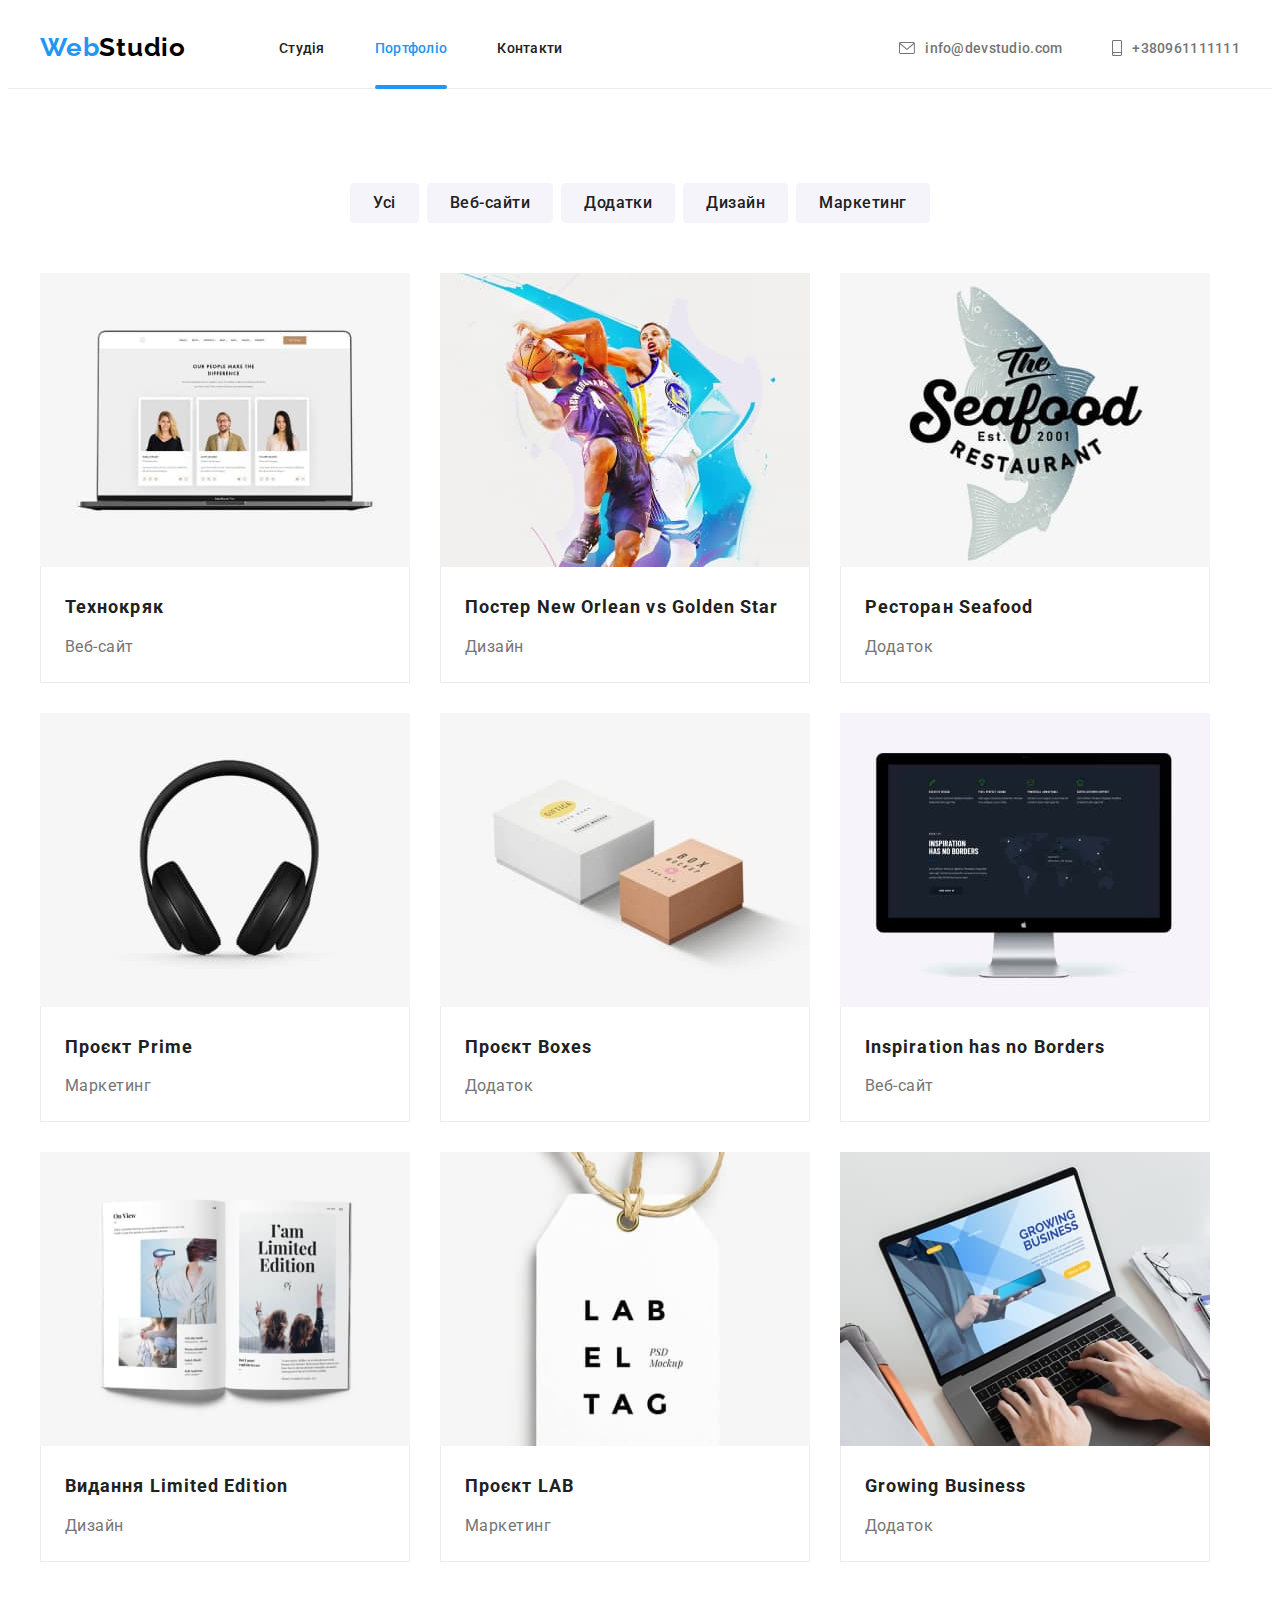
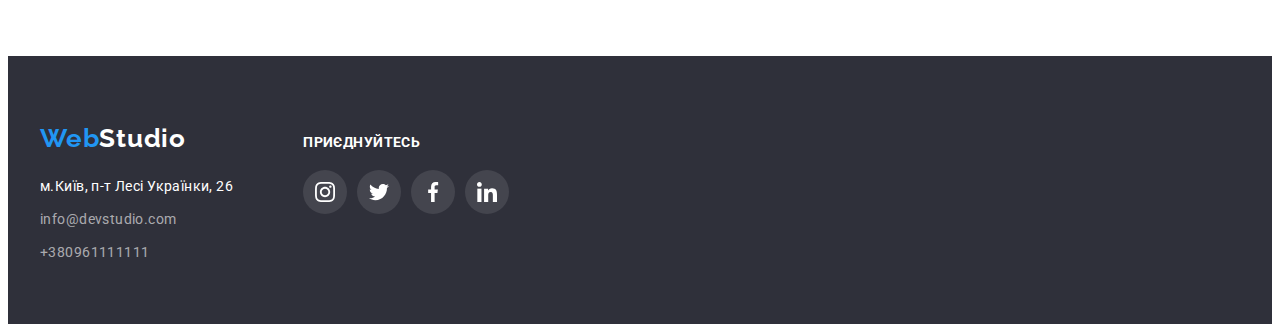
==== commit fc95bb45: "редактування анімації" ====
--- a/portfolio.html
+++ b/portfolio.html
@@ -26,9 +26,9 @@
         <a href="./index.html" class="logo"><span class="accent">Web</span>Studio</a>
         <nav class="header-nav">
           <ul class="list-header-list">
-            <li class="header-item"><a href="Cтудія" class="header-link-nav">Cтудія</a></li>
+            <li class="header-item"><a href="./index.html" class="header-link-nav">Cтудія</a></li>
             <li class="header-item"
-              ><a href="./portfolio.html" class="header-link-current">Портфоліо</a></li
+              ><a href="Портфоліо" class="header-link-current">Портфоліо</a></li
             >
             <li class="header-item"><a href="Контакти" class="header-link-nav">Контакти</a></li>
           </ul>
--- a/css/styles.css
+++ b/css/styles.css
@@ -12,7 +12,7 @@
 }
 .header {
   background: #ffffff;
-  border-bottom: 1.5px solid #ececec;
+  border-bottom: 1px solid #ececec;
 }
 .container {
   width: 1200px;
@@ -31,15 +31,11 @@
 
 }
 .header-mail {
-  margin-right: 10px;
-  color: var(--title-text-color);
+  
+  fill: currentColor;
   transition: background-color 250 ms cubic-bezier(0.4, 0, 0.2, 1);
 }
-.header-mail:hover,
-focus {
-  fill: #2196f3;
-  cursor: pointer;
-}
+
 .header-address {
   display: flex;
   gap: 50px;
@@ -93,7 +89,7 @@
   height: 4px;
   background-color: #2196f3;
   position: absolute;
-  bottom: 0;
+  bottom: -1px;
   left: 0;
   border-radius: 2px;
   margin-bottom: 0;
@@ -139,7 +135,7 @@
   font-size: 14px;
   letter-spacing: 0.02em;
   list-style: none;
- 
+  gap: 10px;
   padding-top: 32px;
   padding-bottom: 32px;
   transition: color 250ms cubic-bezier(0.4, 0, 0.2, 1);
@@ -160,6 +156,7 @@
 }
 
 .hero {
+  background-color: var(--dark-color);
   max-width: 1600px;
   text-align: center;
   padding-bottom: 200px;
@@ -167,10 +164,8 @@
   background-position: center;
   background-repeat: no-repeat;
   background: center;
-  margin-left: auto;
-  margin-left: auto;
-  background-size: auto;
- 
+  margin: 0 auto;
+  background-size: cover;
   background-image: linear-gradient(rgba(47, 48, 58, 0.4), rgba(47, 48, 58, 0.4)), url(../images/Img.jpg);
 }
 h1,
@@ -210,6 +205,7 @@
   padding-top: 10px;
   padding-right: 32px;
   padding-bottom: 10px;
+  cursor: pointer;
 }
 .section-title {
   font-weight: 700;
@@ -241,6 +237,8 @@
 }
 .section-work {
   padding-top: 0;
+  padding-bottom: 94px;
+  
 }
 
 .team-section {
@@ -263,6 +261,9 @@
 .team-iten {
   background-color: #ffffff;
   width: 270;
+  box-shadow: 0px 1px 1px rgba(0, 0, 0, 0.12), 0px 4px 4px rgba(0, 0, 0, 0.06),
+  1px 4px 6px rgba(0, 0, 0, 0.16);
+  border-radius: 4px;;
 }
 
 .work-list {
@@ -399,7 +400,7 @@
 .title-btn:focus {
   color: #ffffff;
   background-color: var(--accent-color);
-  box-shadow: 10px 10px 8px 2px rgba(0, 0, 0, 0.3);
+  box-shadow: 5px 5px 4px 1px rgba(0, 0, 0, 0.3);
 }
 
 .title-btn-current {
@@ -464,13 +465,14 @@
   bottom: 0;
   right: 0;
   margin: 0;
-
+  display: flex;
+  justify-content: center;
   background: rgba(47, 48, 58, 0.8);
 
   font-weight: 700;
   font-size: 14px;
   line-height: calc(16 / 14);
-  text-align: center;
+ 
   align-items: center;
   letter-spacing: 0.03em;
   text-transform: uppercase;
@@ -481,12 +483,8 @@
   font-weight: 700;
   line-height: 16px;
   letter-spacing: 0.03em;
-  text-align: center;
-
-  padding-top: 27px;
-  padding-bottom: 27px;
-  padding-left: 95px;
-  padding-right: 95px;
+ 
+
 }
 .list-icons {
   display: flex;
@@ -506,24 +504,14 @@
   margin-bottom: 30px;
 }
 .contacts-icon {
-  fill: #ffffff;
-}
-.contacts-icon:hover,
-focus {
-  fill: #ffffff;
-
-  transition: fill 250ms cubic-bezier(0.4, 0, 0.2, 1);
+  fill: currentColor;
 }
 
 .contacts-icon-team {
-  fill: #afb1b8;
-}
-.contacts-icon-team:hover,
-focus {
-  fill: #ffffff;
-  cursor: pointer;
-  transition: fill 250ms cubic-bezier(0.4, 0, 0.2, 1);
-}
+  fill: currentColor;
+ 
+}
+
 .social {
   display: flex;
   gap: 10px;
@@ -531,6 +519,7 @@
   justify-content: center;
 }
 .link-social {
+  color: #afb1b8;
   display: flex;
   align-items: center;
   justify-content: center;
@@ -538,17 +527,20 @@
   width: 100%;
   height: 100%;
   transition: background-color 250ms cubic-bezier(0.4, 0, 0.2, 1);
+  transition: color 250ms cubic-bezier(0.4, 0, 0.2, 1);
+  
 }
 .link-social:hover,
-focus {
+.link-social:focus {
   background-color: var(--accent-color);
-  fill: #ffffff;
+  color: #ffffff;
 }
 .list-social {
   width: 44px;
   height: 44px;
 }
 .link-social-footer {
+  color: #ffffff;
   display: flex;
   align-items: center;
   justify-content: center;
@@ -559,7 +551,7 @@
   transition: background-color 250ms cubic-bezier(0.4, 0, 0.2, 1);
 }
 .link-social-footer:hover,
-focus {
+.link-social-footer:focus {
   background-color: var(--accent-color);
   fill: #ffffff;
 }
@@ -577,6 +569,7 @@
 .list-clients {
   width: 170px;
   height: 92px;
+
 }
 .clients {
   display: flex;
@@ -586,11 +579,14 @@
   border: 1px solid #afb1b8;
   width: 100%;
   height: 100%;
+  color: #afb1b8;
   transition: color 250ms cubic-bezier(0.4, 0, 0.2, 1);
+  transition: border 250ms cubic-bezier(0.4, 0, 0.2, 1); 
 }
 
 .clients:hover,
-focus {
+.clients:focus {
+  color: #2196f3;
   display: flex;
   align-items: center;
   justify-content: center;
@@ -600,15 +596,12 @@
   height: 100%;
 }
 .clients-icon {
-  fill: #afb1b8;
-  transition: fill 250ms cubic-bezier(0.4, 0, 0.2, 1);
-}
-.clients-icon:hover,
-focus {
-  fill: var(--accent-color);
-}
+  fill: currentColor;
+
+}
+
 .title-welcome {
-  display: flex;
+  display: block;
   font-weight: 700;
   font-size: 14px;
   line-height: calc(16 / 14);
@@ -616,7 +609,7 @@
   text-transform: uppercase;
   color: #ffffff;
   margin-bottom: 20px;
-  justify-content: center;
+  
 }
 .footer-container {
   display: flex;
@@ -635,7 +628,7 @@
   transition: box-shadow 250ms cubic-bezier(0.4, 0, 0.2, 1);
 }
 .link-portfol:hover,
-focus {
+.link-portfol:focus {
   display: block;
   box-shadow: 0px 1px 1px rgba(0, 0, 0, 0.12), 0px 4px 4px rgba(0, 0, 0, 0.06),
     1px 4px 6px rgba(0, 0, 0, 0.16);
@@ -675,7 +668,9 @@
 color: #FFFFFF;
 user-select: none;
 }
-.item:hover .overlay {
+.link-portfol:hover .overlay,
+.link-portfol:focus .overlay
+ {
   transform: translateY(0);
 }
 
@@ -687,6 +682,7 @@
   width: 100%;
   height: 100%;
   background-color: rgba(0, 0, 0, 0.4);
+  transition: opacity 750ms, visibility 750ms;
 }
 .backdrop.is-hidden {
   opacity: 0;
